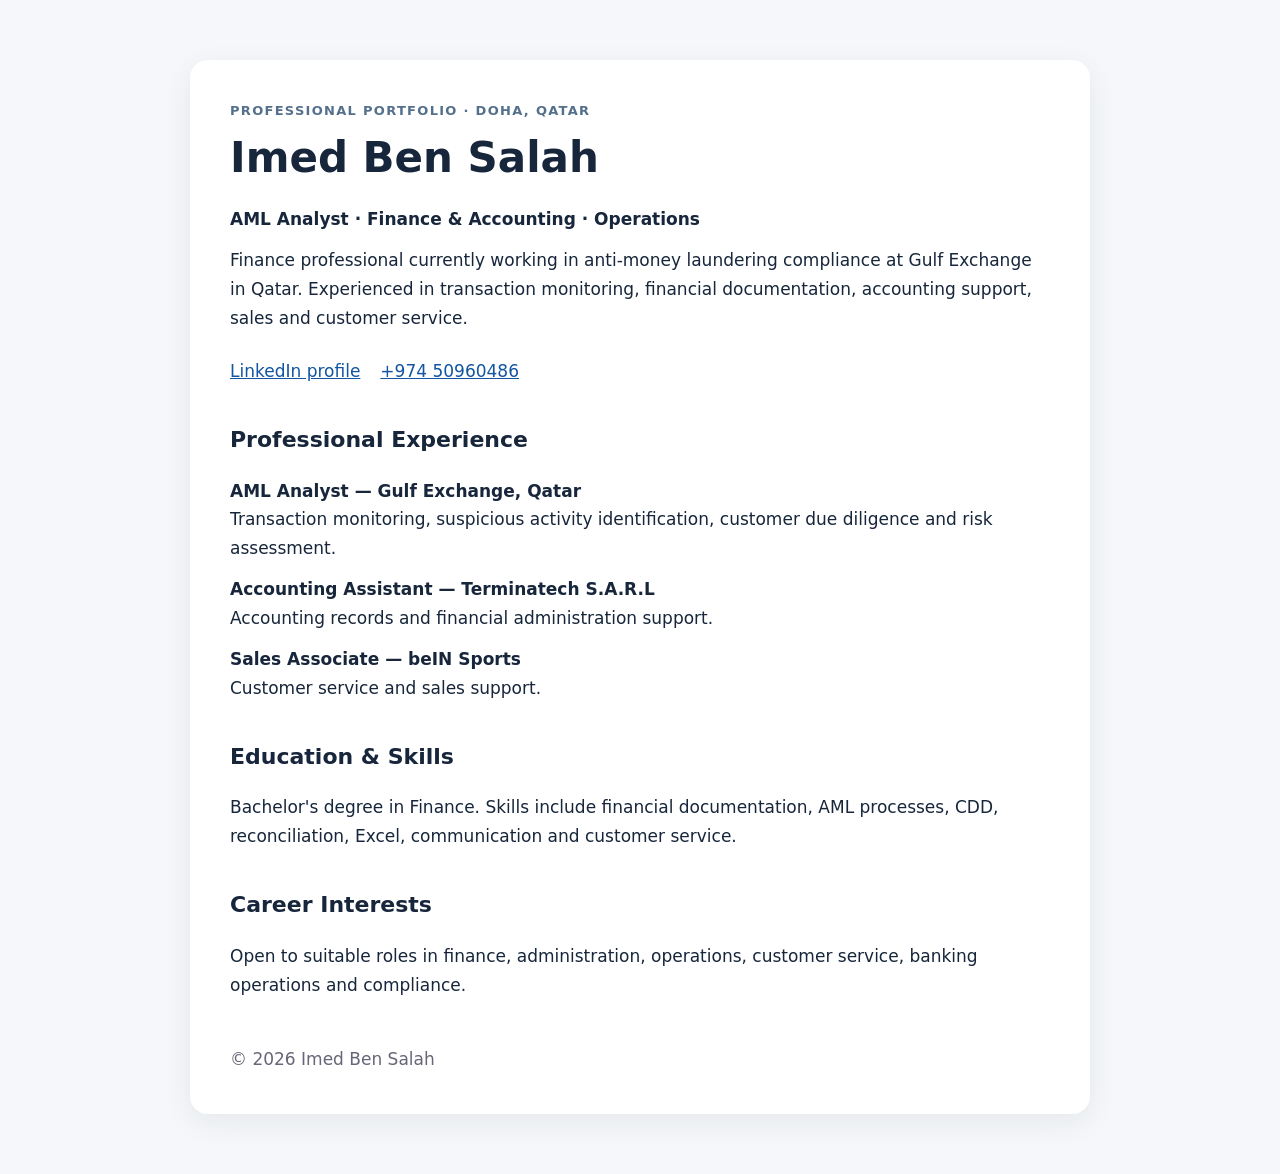
==== public/index.html @ bc04147f "Place public website in isolated static assets directory" ====
<!doctype html><html lang="en"><head><meta charset="utf-8"><meta name="viewport" content="width=device-width,initial-scale=1"><meta name="description" content="Imed Ben Salah — finance, AML compliance, accounting and customer service professional based in Doha, Qatar."><title>Imed Ben Salah | Professional Portfolio</title><style>body{margin:0;background:#f5f7fa;color:#17263b;font:17px/1.7 system-ui,Arial}main{max-width:820px;margin:60px auto;padding:40px;background:white;border-radius:18px;box-shadow:0 8px 30px #17263b12}h1{font-size:42px;margin:0}h2{font-size:22px;margin-top:35px}p{margin:12px 0}a{color:#1255a0}nav{display:flex;flex-wrap:wrap;gap:20px;margin-top:24px}.eyebrow{color:#54708c;font-weight:700;letter-spacing:.1em;text-transform:uppercase;font-size:13px}footer{margin-top:45px;color:#667}@media(max-width:600px){main{margin:0;padding:28px;border-radius:0}h1{font-size:34px}}</style></head><body><main><div class="eyebrow">Professional Portfolio · Doha, Qatar</div><h1>Imed Ben Salah</h1><p><strong>AML Analyst · Finance & Accounting · Operations</strong></p><p>Finance professional currently working in anti-money laundering compliance at Gulf Exchange in Qatar. Experienced in transaction monitoring, financial documentation, accounting support, sales and customer service.</p><nav><a href="https://www.linkedin.com/in/imed-bs" rel="noopener noreferrer">LinkedIn profile</a><a href="tel:+97450960486">+974 50960486</a></nav><h2>Professional Experience</h2><p><strong>AML Analyst — Gulf Exchange, Qatar</strong><br>Transaction monitoring, suspicious activity identification, customer due diligence and risk assessment.</p><p><strong>Accounting Assistant — Terminatech S.A.R.L</strong><br>Accounting records and financial administration support.</p><p><strong>Sales Associate — beIN Sports</strong><br>Customer service and sales support.</p><h2>Education & Skills</h2><p>Bachelor's degree in Finance. Skills include financial documentation, AML processes, CDD, reconciliation, Excel, communication and customer service.</p><h2>Career Interests</h2><p>Open to suitable roles in finance, administration, operations, customer service, banking operations and compliance.</p><footer>© 2026 Imed Ben Salah</footer></main></body></html>
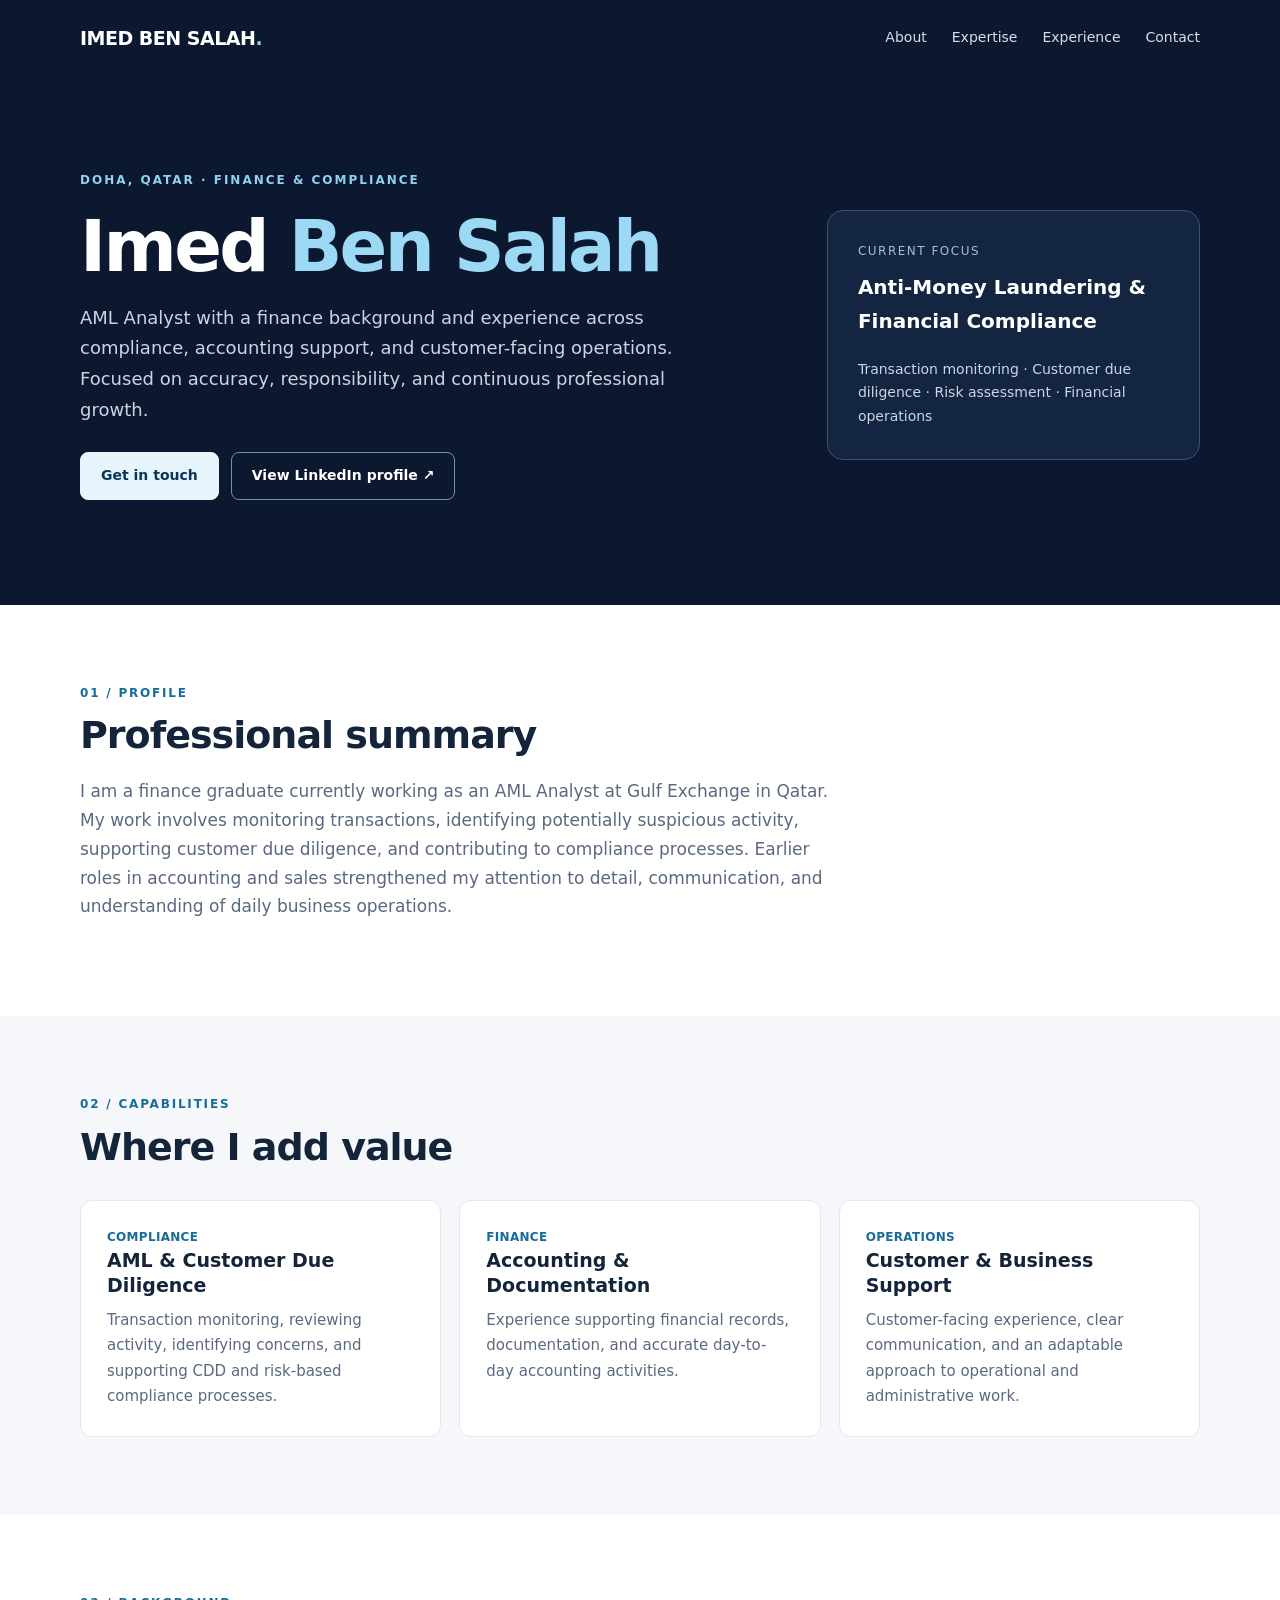
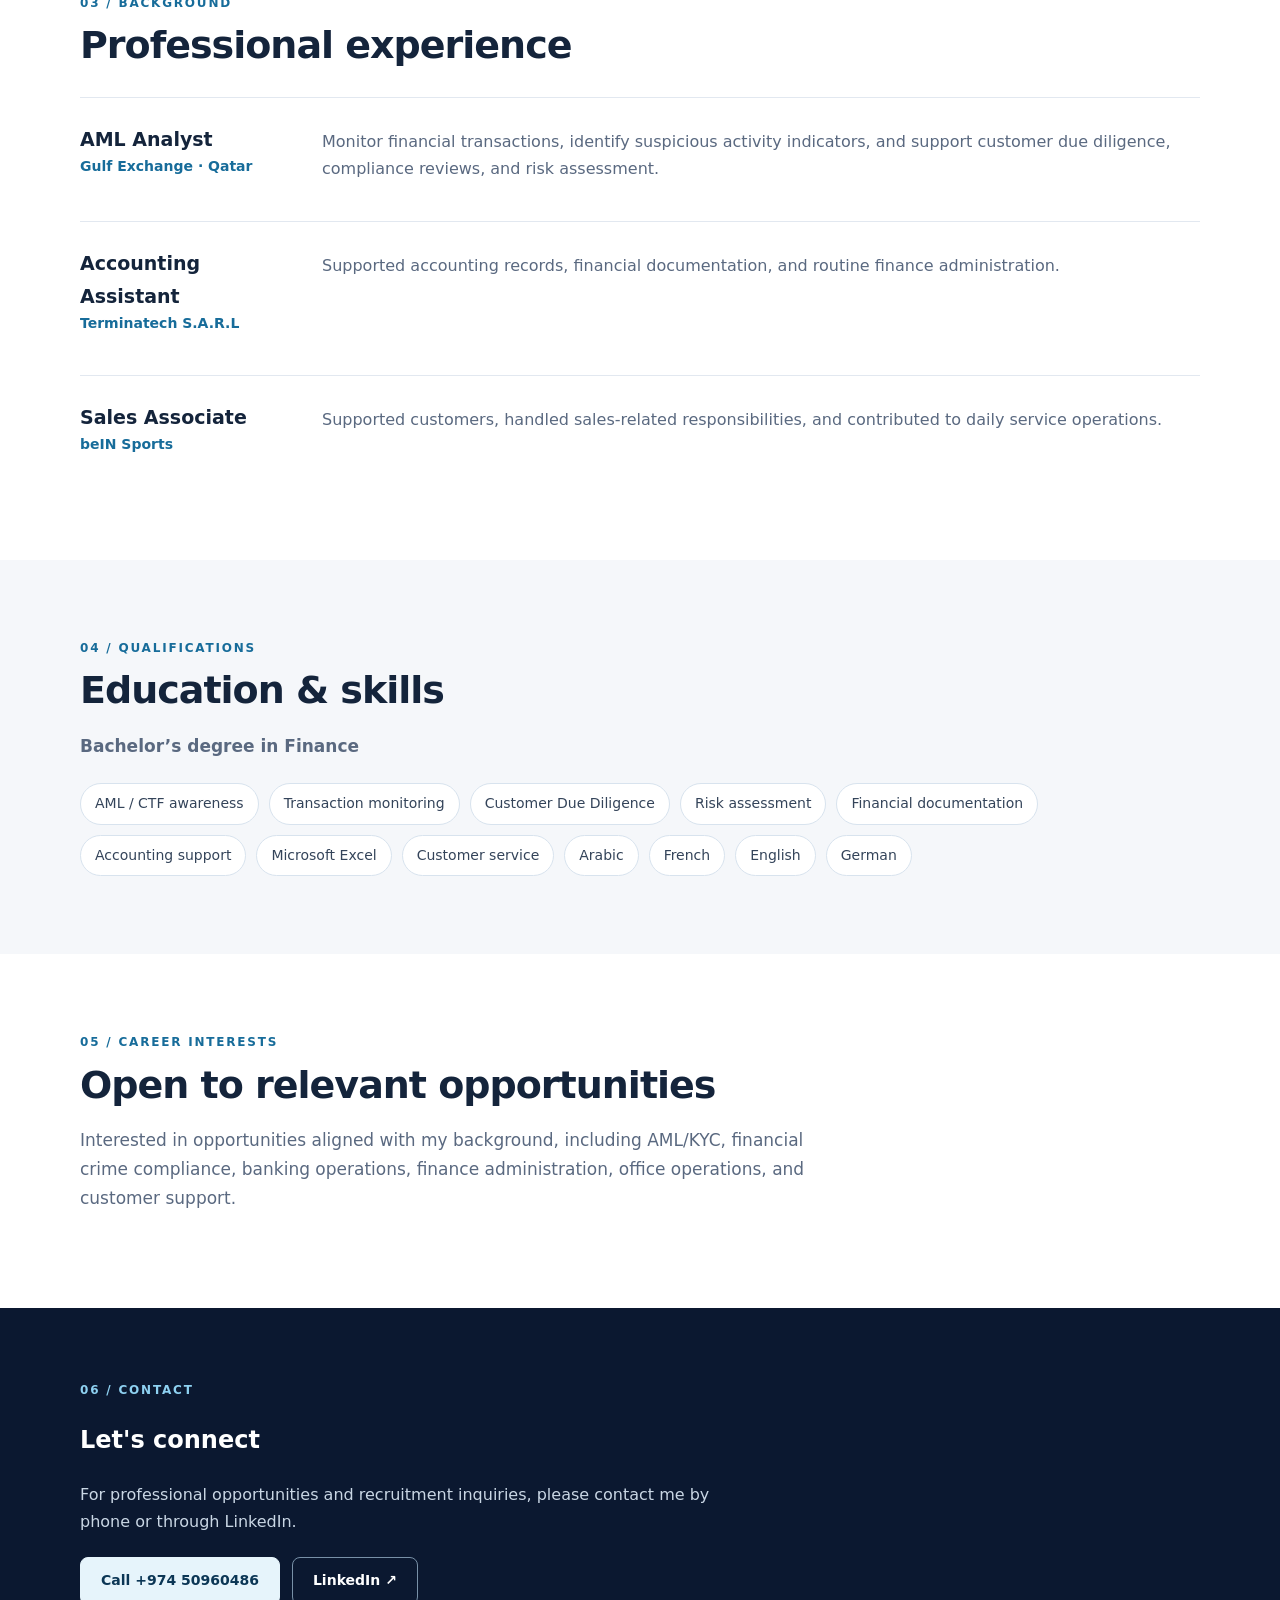
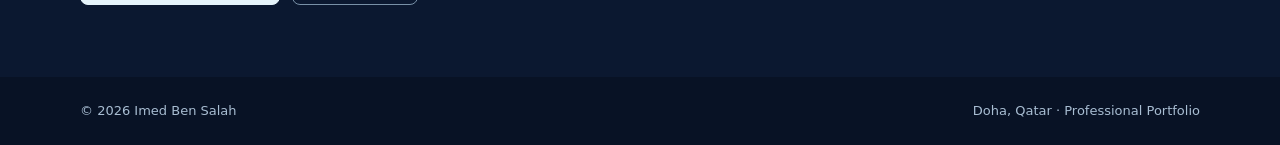
==== commit 906ffedd: "Redesign portfolio with recruiter-friendly responsive professional layout" ====
--- a/public/index.html
+++ b/public/index.html
@@ -1 +1,16 @@
-<!doctype html><html lang="en"><head><meta charset="utf-8"><meta name="viewport" content="width=device-width,initial-scale=1"><meta name="description" content="Imed Ben Salah — finance, AML compliance, accounting and customer service professional based in Doha, Qatar."><title>Imed Ben Salah | Professional Portfolio</title><style>body{margin:0;background:#f5f7fa;color:#17263b;font:17px/1.7 system-ui,Arial}main{max-width:820px;margin:60px auto;padding:40px;background:white;border-radius:18px;box-shadow:0 8px 30px #17263b12}h1{font-size:42px;margin:0}h2{font-size:22px;margin-top:35px}p{margin:12px 0}a{color:#1255a0}nav{display:flex;flex-wrap:wrap;gap:20px;margin-top:24px}.eyebrow{color:#54708c;font-weight:700;letter-spacing:.1em;text-transform:uppercase;font-size:13px}footer{margin-top:45px;color:#667}@media(max-width:600px){main{margin:0;padding:28px;border-radius:0}h1{font-size:34px}}</style></head><body><main><div class="eyebrow">Professional Portfolio · Doha, Qatar</div><h1>Imed Ben Salah</h1><p><strong>AML Analyst · Finance & Accounting · Operations</strong></p><p>Finance professional currently working in anti-money laundering compliance at Gulf Exchange in Qatar. Experienced in transaction monitoring, financial documentation, accounting support, sales and customer service.</p><nav><a href="https://www.linkedin.com/in/imed-bs" rel="noopener noreferrer">LinkedIn profile</a><a href="tel:+97450960486">+974 50960486</a></nav><h2>Professional Experience</h2><p><strong>AML Analyst — Gulf Exchange, Qatar</strong><br>Transaction monitoring, suspicious activity identification, customer due diligence and risk assessment.</p><p><strong>Accounting Assistant — Terminatech S.A.R.L</strong><br>Accounting records and financial administration support.</p><p><strong>Sales Associate — beIN Sports</strong><br>Customer service and sales support.</p><h2>Education & Skills</h2><p>Bachelor's degree in Finance. Skills include financial documentation, AML processes, CDD, reconciliation, Excel, communication and customer service.</p><h2>Career Interests</h2><p>Open to suitable roles in finance, administration, operations, customer service, banking operations and compliance.</p><footer>© 2026 Imed Ben Salah</footer></main></body></html>+<!doctype html>
+<html lang="en"><head><meta charset="utf-8"><meta name="viewport" content="width=device-width,initial-scale=1">
+<meta name="theme-color" content="#0b1830"><meta name="description" content="Imed Ben Salah — AML Analyst and finance professional based in Doha, Qatar. Experience in compliance, accounting and customer operations.">
+<title>Imed Ben Salah | AML & Finance Professional</title>
+<style>
+:root{color-scheme:light;--navy:#0b1830;--ink:#14243b;--muted:#5a6980;--accent:#176c9a;--line:#e2e8f0;--paper:#fff;--bg:#f5f7fa}
+*{box-sizing:border-box}html{scroll-behavior:smooth}body{margin:0;font-family:Inter,ui-sans-serif,system-ui,-apple-system,"Segoe UI",sans-serif;color:var(--ink);background:var(--bg);line-height:1.7}a{color:inherit}a:focus-visible{outline:3px solid #52b2df;outline-offset:4px;border-radius:4px}.wrap{width:min(1120px,calc(100% - 40px));margin:auto}.top{background:var(--navy);color:#fff}.nav{display:flex;align-items:center;justify-content:space-between;padding:22px 0;gap:20px}.brand{font-size:19px;font-weight:800;text-decoration:none;letter-spacing:-.5px}.navlinks{display:flex;gap:25px;flex-wrap:wrap}.navlinks a{font-size:14px;text-decoration:none;color:#d5dfeb}.navlinks a:hover{color:white}.hero{display:grid;grid-template-columns:1.3fr .7fr;align-items:center;gap:54px;padding:94px 0 105px}.eyebrow{font-size:12px;text-transform:uppercase;letter-spacing:2px;color:#8ed1f1;font-weight:800}.hero h1{font-size:clamp(40px,5.5vw,72px);letter-spacing:-2.7px;line-height:1.08;margin:18px 0}.hero h1 span{color:#9bd9f5}.hero p{font-size:18px;max-width:620px;color:#c9d6e4;margin:0 0 27px}.buttons{display:flex;gap:12px;flex-wrap:wrap}.btn{display:inline-flex;align-items:center;justify-content:center;min-height:46px;padding:11px 20px;border-radius:8px;text-decoration:none;font-size:14px;font-weight:700;border:1px solid #7890a7}.btn.primary{background:#e6f4fb;color:#0b3655;border-color:#e6f4fb}.btn:hover{transform:translateY(-1px)}.hero-side{border:1px solid #40506a;background:#132541;padding:30px;border-radius:16px}.hero-side .label{font-size:12px;text-transform:uppercase;letter-spacing:1.5px;color:#a8bdd2}.hero-side strong{display:block;font-size:20px;margin:8px 0 20px}.hero-side p{font-size:14px;margin:0;color:#c9d6e4}.section{padding:78px 0}.section.alt{background:white}.kicker{color:var(--accent);font-size:12px;letter-spacing:1.8px;font-weight:800;text-transform:uppercase}.section h2{font-size:clamp(28px,3.5vw,38px);letter-spacing:-1px;margin:10px 0 18px;line-height:1.2}.lead{color:var(--muted);font-size:17px;max-width:770px}.cards{display:grid;grid-template-columns:repeat(3,1fr);gap:18px;margin-top:30px}.card{background:#fff;border:1px solid var(--line);padding:26px;border-radius:12px}.alt .card{background:var(--bg)}.card h3{font-size:19px;line-height:1.35;margin:0 0 9px}.card p{color:var(--muted);font-size:15px;margin:0}.tag{font-size:12px;color:#176c9a;font-weight:750;letter-spacing:.3px}.experience{display:grid;gap:14px;margin-top:28px}.role{display:grid;grid-template-columns:220px 1fr;gap:22px;padding:25px 0;border-top:1px solid var(--line)}.role h3{margin:0;font-size:19px}.role p{margin:5px 0 0;color:var(--muted)}.role .company{font-size:14px;color:var(--accent);font-weight:700}.pills{display:flex;gap:10px;flex-wrap:wrap;margin-top:22px}.pill{padding:8px 14px;border:1px solid #d8e3ee;background:#fff;border-radius:999px;font-size:14px;color:#34445a}.contact{background:var(--navy);color:white;padding:72px 0}.contact p{color:#c9d6e4;max-width:650px}.contact-links{display:flex;gap:12px;flex-wrap:wrap;margin-top:22px}footer{padding:23px 0;background:#081225;color:#a8bdd2;font-size:13px}.foot{display:flex;justify-content:space-between;gap:15px;flex-wrap:wrap}@media(max-width:780px){.hero{grid-template-columns:1fr;padding:65px 0}.hero-side{max-width:550px}.cards{grid-template-columns:1fr}.role{grid-template-columns:1fr;gap:4px}.nav{align-items:flex-start;flex-direction:column}.navlinks{gap:16px}.section{padding:55px 0}}@media(prefers-reduced-motion:reduce){html{scroll-behavior:auto}.btn:hover{transform:none}}
+</style></head><body>
+<header class="top"><div class="wrap"><nav class="nav" aria-label="Main navigation"><a class="brand" href="#home">IMED BEN SALAH<span style="color:#8ed1f1">.</span></a><div class="navlinks"><a href="#about">About</a><a href="#expertise">Expertise</a><a href="#experience">Experience</a><a href="#contact">Contact</a></div></nav>
+<div class="hero" id="home"><div><div class="eyebrow">Doha, Qatar · Finance & Compliance</div><h1>Imed <span>Ben Salah</span></h1><p>AML Analyst with a finance background and experience across compliance, accounting support, and customer-facing operations. Focused on accuracy, responsibility, and continuous professional growth.</p><div class="buttons"><a class="btn primary" href="#contact">Get in touch</a><a class="btn" href="https://www.linkedin.com/in/imed-bs" target="_blank" rel="noopener noreferrer">View LinkedIn profile ↗</a></div></div><aside class="hero-side"><div class="label">Current focus</div><strong>Anti-Money Laundering & Financial Compliance</strong><p>Transaction monitoring · Customer due diligence · Risk assessment · Financial operations</p></aside></div></div></header>
+<main><section class="section alt" id="about"><div class="wrap"><div class="kicker">01 / Profile</div><h2>Professional summary</h2><p class="lead">I am a finance graduate currently working as an AML Analyst at Gulf Exchange in Qatar. My work involves monitoring transactions, identifying potentially suspicious activity, supporting customer due diligence, and contributing to compliance processes. Earlier roles in accounting and sales strengthened my attention to detail, communication, and understanding of daily business operations.</p></div></section>
+<section class="section" id="expertise"><div class="wrap"><div class="kicker">02 / Capabilities</div><h2>Where I add value</h2><div class="cards"><article class="card"><div class="tag">COMPLIANCE</div><h3>AML & Customer Due Diligence</h3><p>Transaction monitoring, reviewing activity, identifying concerns, and supporting CDD and risk-based compliance processes.</p></article><article class="card"><div class="tag">FINANCE</div><h3>Accounting & Documentation</h3><p>Experience supporting financial records, documentation, and accurate day-to-day accounting activities.</p></article><article class="card"><div class="tag">OPERATIONS</div><h3>Customer & Business Support</h3><p>Customer-facing experience, clear communication, and an adaptable approach to operational and administrative work.</p></article></div></div></section>
+<section class="section alt" id="experience"><div class="wrap"><div class="kicker">03 / Background</div><h2>Professional experience</h2><div class="experience"><div class="role"><div><h3>AML Analyst</h3><div class="company">Gulf Exchange · Qatar</div></div><p>Monitor financial transactions, identify suspicious activity indicators, and support customer due diligence, compliance reviews, and risk assessment.</p></div><div class="role"><div><h3>Accounting Assistant</h3><div class="company">Terminatech S.A.R.L</div></div><p>Supported accounting records, financial documentation, and routine finance administration.</p></div><div class="role"><div><h3>Sales Associate</h3><div class="company">beIN Sports</div></div><p>Supported customers, handled sales-related responsibilities, and contributed to daily service operations.</p></div></div></div></section>
+<section class="section" id="education"><div class="wrap"><div class="kicker">04 / Qualifications</div><h2>Education & skills</h2><p class="lead"><strong>Bachelor’s degree in Finance</strong></p><div class="pills"><span class="pill">AML / CTF awareness</span><span class="pill">Transaction monitoring</span><span class="pill">Customer Due Diligence</span><span class="pill">Risk assessment</span><span class="pill">Financial documentation</span><span class="pill">Accounting support</span><span class="pill">Microsoft Excel</span><span class="pill">Customer service</span><span class="pill">Arabic</span><span class="pill">French</span><span class="pill">English</span><span class="pill">German</span></div></div></section>
+<section class="section alt"><div class="wrap"><div class="kicker">05 / Career interests</div><h2>Open to relevant opportunities</h2><p class="lead">Interested in opportunities aligned with my background, including AML/KYC, financial crime compliance, banking operations, finance administration, office operations, and customer support.</p></div></section>
+<section class="contact" id="contact"><div class="wrap"><div class="kicker" style="color:#8ed1f1">06 / Contact</div><h2>Let's connect</h2><p>For professional opportunities and recruitment inquiries, please contact me by phone or through LinkedIn.</p><div class="contact-links"><a class="btn primary" href="tel:+97450960486">Call +974 50960486</a><a class="btn" href="https://www.linkedin.com/in/imed-bs" target="_blank" rel="noopener noreferrer">LinkedIn ↗</a></div></div></section></main><footer><div class="wrap foot"><span>© 2026 Imed Ben Salah</span><span>Doha, Qatar · Professional Portfolio</span></div></footer></body></html>
